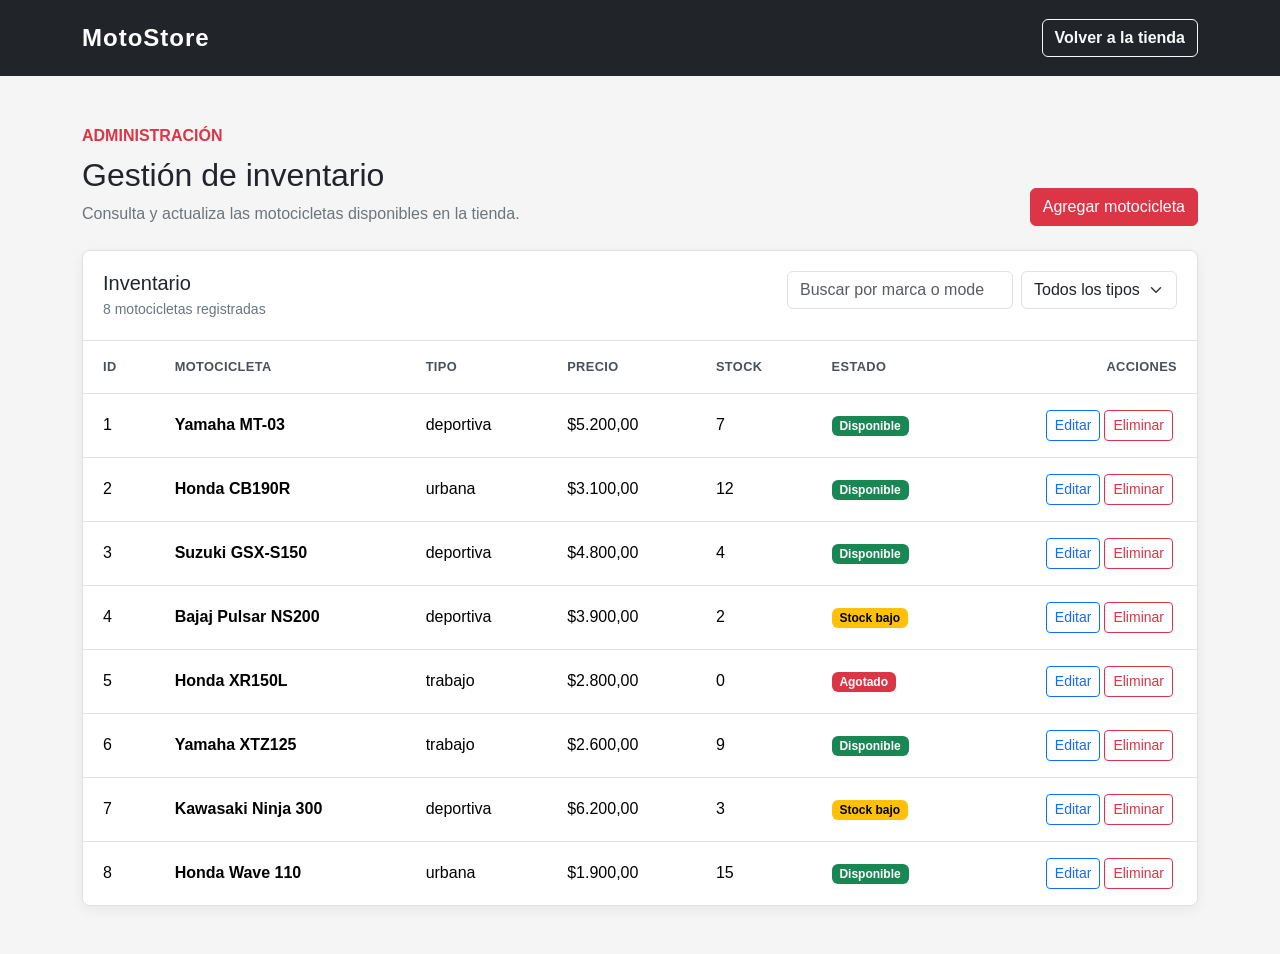
==== admin.html @ 4716eadb "feat(admin): agregar panel de gestion de inventario" ====
<!DOCTYPE html>
<html lang="es">

<head>
    <meta charset="UTF-8">
    <meta name="viewport" content="width=device-width, initial-scale=1.0">

    <title>Panel administrativo | MotoStore</title>

    <link
        href="https://cdn.jsdelivr.net/npm/bootstrap@5.3.8/dist/css/bootstrap.min.css"
        rel="stylesheet">
    <link rel="stylesheet" href="css/styles.css">
</head>

<body class="admin-page">
    <header>
        <nav class="navbar navbar-expand-lg navbar-dark bg-dark">
            <div class="container">
                <a class="navbar-brand fw-bold" href="index.html">MotoStore</a>
                <a class="btn btn-outline-light" href="index.html">Volver a la tienda</a>
            </div>
        </nav>
    </header>

    <main class="container py-4 py-lg-5">
        <div class="admin-heading d-flex flex-column flex-lg-row justify-content-between gap-3 mb-4">
            <div>
                <p class="text-uppercase text-danger fw-semibold mb-2">Administración</p>
                <h1 class="h2 mb-2">Gestión de inventario</h1>
                <p class="text-secondary mb-0">Consulta y actualiza las motocicletas disponibles en la tienda.</p>
            </div>
            <button class="btn btn-danger align-self-lg-end" id="btn-nueva-moto" type="button">
                Agregar motocicleta
            </button>
        </div>

        <section class="admin-panel" aria-labelledby="inventario-titulo">
            <div class="admin-panel__header d-flex flex-column flex-lg-row justify-content-between gap-3">
                <div>
                    <h2 class="h5 mb-1" id="inventario-titulo">Inventario</h2>
                    <p class="text-secondary small mb-0"><span id="contador-motos">0</span> motocicletas registradas</p>
                </div>
                <div class="admin-filters row g-2">
                    <div class="col-sm-auto">
                        <label class="visually-hidden" for="buscar-moto">Buscar motocicleta</label>
                        <input class="form-control" id="buscar-moto" type="search" placeholder="Buscar por marca o modelo">
                    </div>
                    <div class="col-sm-auto">
                        <label class="visually-hidden" for="filtro-tipo-admin">Filtrar por tipo</label>
                        <select class="form-select" id="filtro-tipo-admin">
                            <option value="todas">Todos los tipos</option>
                        </select>
                    </div>
                </div>
            </div>

            <div class="table-responsive">
                <table class="table admin-table align-middle mb-0">
                    <thead>
                        <tr>
                            <th scope="col">ID</th>
                            <th scope="col">Motocicleta</th>
                            <th scope="col">Tipo</th>
                            <th scope="col">Precio</th>
                            <th scope="col">Stock</th>
                            <th scope="col">Estado</th>
                            <th scope="col" class="text-end">Acciones</th>
                        </tr>
                    </thead>
                    <tbody id="tabla-inventario">
                        <tr>
                            <td class="text-center text-secondary py-4" colspan="7">Cargando inventario...</td>
                        </tr>
                    </tbody>
                </table>
            </div>
        </section>
    </main>

    <div class="modal fade" id="modal-moto" tabindex="-1" aria-labelledby="modal-moto-titulo" aria-hidden="true">
        <div class="modal-dialog modal-lg modal-dialog-centered">
            <div class="modal-content">
                <div class="modal-header">
                    <h2 class="modal-title h5" id="modal-moto-titulo">Agregar motocicleta</h2>
                    <button class="btn-close" type="button" data-bs-dismiss="modal" aria-label="Cerrar"></button>
                </div>
                <form id="formulario-moto">
                    <div class="modal-body">
                        <input id="moto-id" type="hidden">
                        <div class="row g-3">
                            <div class="col-md-6">
                                <label class="form-label" for="moto-marca">Marca</label>
                                <input class="form-control" id="moto-marca" required>
                            </div>
                            <div class="col-md-6">
                                <label class="form-label" for="moto-modelo">Modelo</label>
                                <input class="form-control" id="moto-modelo" required>
                            </div>
                            <div class="col-md-6">
                                <label class="form-label" for="moto-tipo">Tipo</label>
                                <select class="form-select" id="moto-tipo" required>
                                    <option value="urbana">Urbana</option>
                                    <option value="deportiva">Deportiva</option>
                                    <option value="trabajo">Trabajo</option>
                                </select>
                            </div>
                            <div class="col-md-3">
                                <label class="form-label" for="moto-precio">Precio</label>
                                <input class="form-control" id="moto-precio" type="number" min="0" step="0.01" required>
                            </div>
                            <div class="col-md-3">
                                <label class="form-label" for="moto-stock">Stock</label>
                                <input class="form-control" id="moto-stock" type="number" min="0" step="1" required>
                            </div>
                            <div class="col-12">
                                <label class="form-label" for="moto-imagen">URL de imagen</label>
                                <input class="form-control" id="moto-imagen" type="url" required>
                            </div>
                            <div class="col-12">
                                <label class="form-label" for="moto-descripcion">Descripción</label>
                                <textarea class="form-control" id="moto-descripcion" rows="3" required></textarea>
                            </div>
                        </div>
                    </div>
                    <div class="modal-footer">
                        <button class="btn btn-outline-secondary" type="button" data-bs-dismiss="modal">Cancelar</button>
                        <button class="btn btn-danger" type="submit">Guardar motocicleta</button>
                    </div>
                </form>
            </div>
        </div>
    </div>

    <script src="https://cdn.jsdelivr.net/npm/bootstrap@5.3.8/dist/js/bootstrap.bundle.min.js"></script>
    <script src="js/admin.js"></script>
</body>

</html>
---- css/styles.css ----
body {
    margin: 0;
    padding: 0;
    font-family: Arial, Helvetica, sans-serif;
    background-color: #f5f5f5;
}

.navbar {
    padding: 15px 0;
}

.navbar-brand {
    font-size: 1.5rem;
    letter-spacing: 1px;
}

.navbar-nav .nav-link {
    margin: 0 8px;
    transition: 0.3s;
}

.navbar-nav .nav-link:hover {
    opacity: 0.75;
}

.navbar .btn {
    font-weight: 600;
}

.admin-page {
    min-height: 100vh;
}

.admin-heading h1 {
    color: #212529;
}

.admin-panel {
    overflow: hidden;
    background-color: #ffffff;
    border: 1px solid #dee2e6;
    border-radius: 8px;
    box-shadow: 0 0.25rem 0.75rem rgba(33, 37, 41, 0.06);
}

.admin-panel__header {
    padding: 1.25rem;
    border-bottom: 1px solid #dee2e6;
}

.admin-table thead th {
    color: #495057;
    font-size: 0.8rem;
    letter-spacing: 0.03em;
    text-transform: uppercase;
    white-space: nowrap;
}

.admin-table td,
.admin-table th {
    padding: 1rem 1.25rem;
}

.admin-table tbody tr:last-child td {
    border-bottom: 0;
}

@media (max-width: 576px) {
    .admin-panel__header {
        padding: 1rem;
    }

    .admin-table td,
    .admin-table th {
        padding: 0.75rem;
    }
}
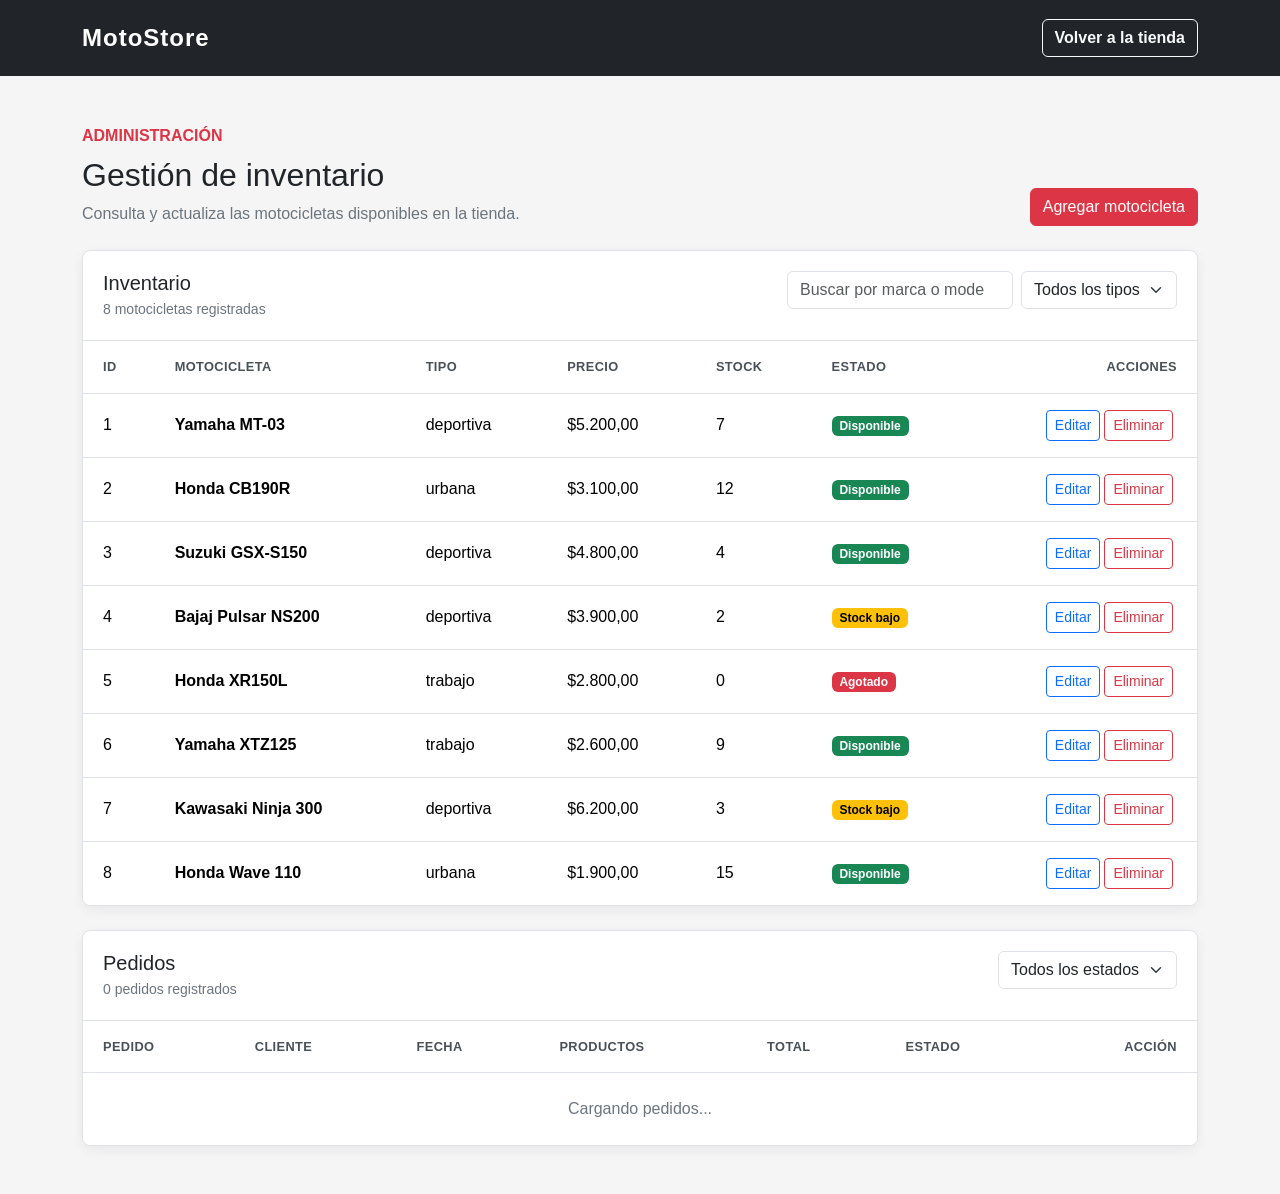
==== commit 70ac6fa8: "feat(admin): crear vista de pedidos" ====
--- a/admin.html
+++ b/admin.html
@@ -76,6 +76,42 @@
                 </table>
             </div>
         </section>
+
+        <section class="admin-panel mt-4" aria-labelledby="pedidos-titulo">
+            <div class="admin-panel__header d-flex flex-column flex-lg-row justify-content-between gap-3">
+                <div>
+                    <h2 class="h5 mb-1" id="pedidos-titulo">Pedidos</h2>
+                    <p class="text-secondary small mb-0"><span id="contador-pedidos">0</span> pedidos registrados</p>
+                </div>
+                <div class="col-sm-auto">
+                    <label class="visually-hidden" for="filtro-estado-pedido">Filtrar por estado</label>
+                    <select class="form-select" id="filtro-estado-pedido">
+                        <option value="todos">Todos los estados</option>
+                    </select>
+                </div>
+            </div>
+
+            <div class="table-responsive">
+                <table class="table admin-table align-middle mb-0">
+                    <thead>
+                        <tr>
+                            <th scope="col">Pedido</th>
+                            <th scope="col">Cliente</th>
+                            <th scope="col">Fecha</th>
+                            <th scope="col">Productos</th>
+                            <th scope="col">Total</th>
+                            <th scope="col">Estado</th>
+                            <th scope="col" class="text-end">Acción</th>
+                        </tr>
+                    </thead>
+                    <tbody id="tabla-pedidos">
+                        <tr>
+                            <td class="text-center text-secondary py-4" colspan="7">Cargando pedidos...</td>
+                        </tr>
+                    </tbody>
+                </table>
+            </div>
+        </section>
     </main>
 
     <div class="modal fade" id="modal-moto" tabindex="-1" aria-labelledby="modal-moto-titulo" aria-hidden="true">
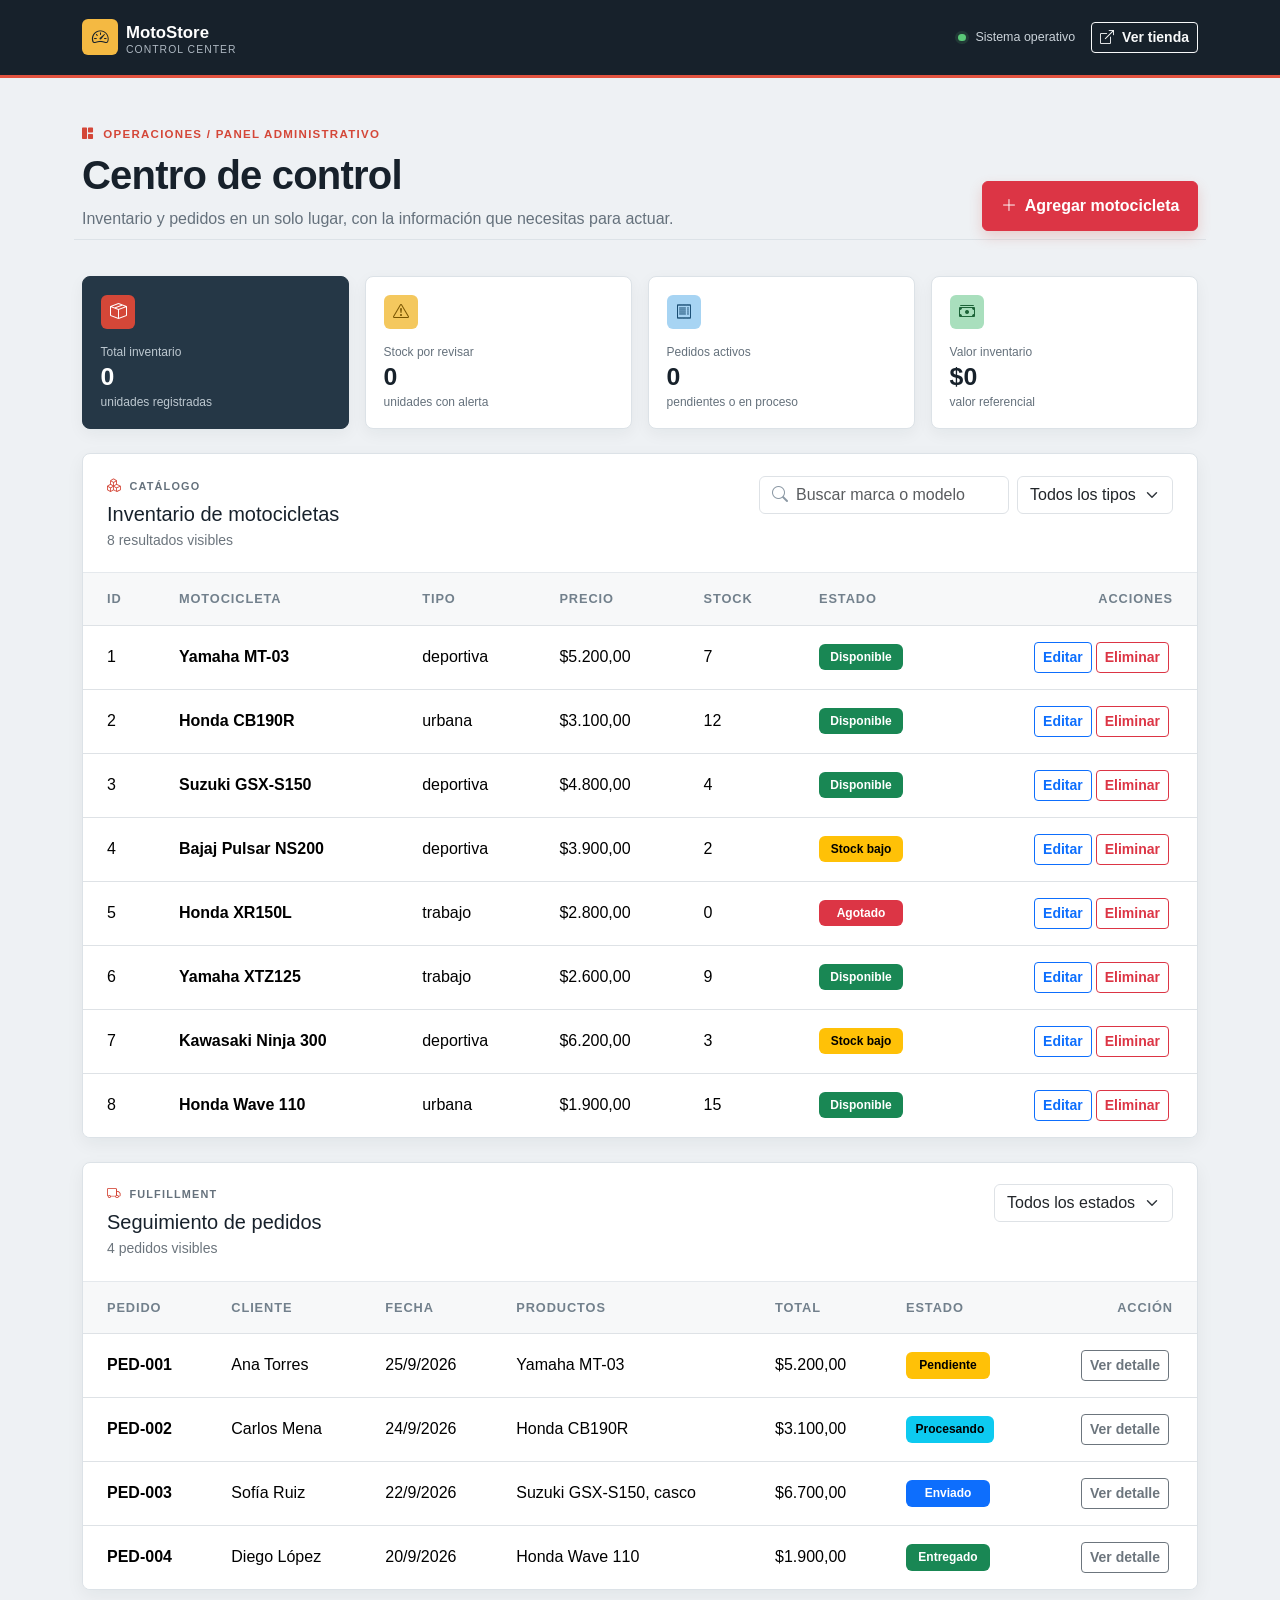
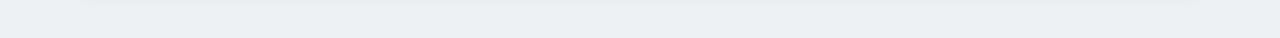
==== commit 2fe3e57a: "style(admin): rediseñar dashboard administrativo" ====
--- a/admin.html
+++ b/admin.html
@@ -10,41 +10,91 @@
     <link
         href="https://cdn.jsdelivr.net/npm/bootstrap@5.3.8/dist/css/bootstrap.min.css"
         rel="stylesheet">
+    <link
+        href="https://cdn.jsdelivr.net/npm/bootstrap-icons@1.11.3/font/bootstrap-icons.min.css"
+        rel="stylesheet">
     <link rel="stylesheet" href="css/styles.css">
 </head>
 
 <body class="admin-page">
-    <header>
-        <nav class="navbar navbar-expand-lg navbar-dark bg-dark">
+    <header class="admin-topbar">
+        <nav class="navbar navbar-dark">
             <div class="container">
-                <a class="navbar-brand fw-bold" href="index.html">MotoStore</a>
-                <a class="btn btn-outline-light" href="index.html">Volver a la tienda</a>
+                <a class="navbar-brand d-flex align-items-center gap-2" href="index.html">
+                    <span class="brand-mark"><i class="bi bi-speedometer2"></i></span>
+                    <span><strong>MotoStore</strong><small>Control Center</small></span>
+                </a>
+                <div class="d-flex align-items-center gap-3">
+                    <span class="admin-live-status"><span></span> Sistema operativo</span>
+                    <a class="btn btn-sm btn-outline-light" href="index.html">
+                        <i class="bi bi-box-arrow-up-right me-1"></i> Ver tienda
+                    </a>
+                </div>
             </div>
         </nav>
     </header>
 
-    <main class="container py-4 py-lg-5">
-        <div class="admin-heading d-flex flex-column flex-lg-row justify-content-between gap-3 mb-4">
+    <main class="admin-shell container py-4 py-lg-5">
+        <div class="admin-heading d-flex flex-column flex-lg-row justify-content-between gap-4 mb-4">
             <div>
-                <p class="text-uppercase text-danger fw-semibold mb-2">Administración</p>
-                <h1 class="h2 mb-2">Gestión de inventario</h1>
-                <p class="text-secondary mb-0">Consulta y actualiza las motocicletas disponibles en la tienda.</p>
-            </div>
-            <button class="btn btn-danger align-self-lg-end" id="btn-nueva-moto" type="button">
-                Agregar motocicleta
+                <p class="admin-kicker mb-2"><i class="bi bi-grid-1x2-fill me-2"></i>Operaciones / Panel administrativo</p>
+                <h1 class="display-6 mb-2">Centro de control</h1>
+                <p class="admin-heading__description mb-0">Inventario y pedidos en un solo lugar, con la información que necesitas para actuar.</p>
+            </div>
+            <button class="btn btn-danger admin-primary-action align-self-lg-end" id="btn-nueva-moto" type="button">
+                <i class="bi bi-plus-lg me-2"></i>Agregar motocicleta
             </button>
         </div>
+
+        <section class="admin-metrics row g-3 mb-4" aria-label="Resumen operativo">
+            <div class="col-6 col-xl-3">
+                <article class="metric-card metric-card--dark">
+                    <div class="metric-card__icon"><i class="bi bi-box-seam"></i></div>
+                    <p>Total inventario</p>
+                    <strong id="resumen-inventario">0</strong>
+                    <small>unidades registradas</small>
+                </article>
+            </div>
+            <div class="col-6 col-xl-3">
+                <article class="metric-card">
+                    <div class="metric-card__icon metric-card__icon--amber"><i class="bi bi-exclamation-triangle"></i></div>
+                    <p>Stock por revisar</p>
+                    <strong id="resumen-stock-bajo">0</strong>
+                    <small>unidades con alerta</small>
+                </article>
+            </div>
+            <div class="col-6 col-xl-3">
+                <article class="metric-card">
+                    <div class="metric-card__icon metric-card__icon--blue"><i class="bi bi-receipt"></i></div>
+                    <p>Pedidos activos</p>
+                    <strong id="resumen-pedidos">0</strong>
+                    <small>pendientes o en proceso</small>
+                </article>
+            </div>
+            <div class="col-6 col-xl-3">
+                <article class="metric-card">
+                    <div class="metric-card__icon metric-card__icon--green"><i class="bi bi-cash-stack"></i></div>
+                    <p>Valor inventario</p>
+                    <strong id="resumen-valor">$0</strong>
+                    <small>valor referencial</small>
+                </article>
+            </div>
+        </section>
 
         <section class="admin-panel" aria-labelledby="inventario-titulo">
             <div class="admin-panel__header d-flex flex-column flex-lg-row justify-content-between gap-3">
                 <div>
-                    <h2 class="h5 mb-1" id="inventario-titulo">Inventario</h2>
-                    <p class="text-secondary small mb-0"><span id="contador-motos">0</span> motocicletas registradas</p>
+                    <div class="admin-section-label"><i class="bi bi-boxes"></i><span>Catálogo</span></div>
+                    <h2 class="h5 mb-1" id="inventario-titulo">Inventario de motocicletas</h2>
+                    <p class="text-secondary small mb-0"><span id="contador-motos">0</span> resultados visibles</p>
                 </div>
                 <div class="admin-filters row g-2">
                     <div class="col-sm-auto">
                         <label class="visually-hidden" for="buscar-moto">Buscar motocicleta</label>
-                        <input class="form-control" id="buscar-moto" type="search" placeholder="Buscar por marca o modelo">
+                        <div class="admin-search">
+                            <i class="bi bi-search"></i>
+                            <input class="form-control" id="buscar-moto" type="search" placeholder="Buscar marca o modelo">
+                        </div>
                     </div>
                     <div class="col-sm-auto">
                         <label class="visually-hidden" for="filtro-tipo-admin">Filtrar por tipo</label>
@@ -55,7 +105,7 @@
                 </div>
             </div>
 
-            <div class="table-responsive">
+            <div class="table-responsive admin-table-wrap">
                 <table class="table admin-table align-middle mb-0">
                     <thead>
                         <tr>
@@ -80,8 +130,9 @@
         <section class="admin-panel mt-4" aria-labelledby="pedidos-titulo">
             <div class="admin-panel__header d-flex flex-column flex-lg-row justify-content-between gap-3">
                 <div>
-                    <h2 class="h5 mb-1" id="pedidos-titulo">Pedidos</h2>
-                    <p class="text-secondary small mb-0"><span id="contador-pedidos">0</span> pedidos registrados</p>
+                    <div class="admin-section-label"><i class="bi bi-truck"></i><span>Fulfillment</span></div>
+                    <h2 class="h5 mb-1" id="pedidos-titulo">Seguimiento de pedidos</h2>
+                    <p class="text-secondary small mb-0"><span id="contador-pedidos">0</span> pedidos visibles</p>
                 </div>
                 <div class="col-sm-auto">
                     <label class="visually-hidden" for="filtro-estado-pedido">Filtrar por estado</label>
@@ -91,7 +142,7 @@
                 </div>
             </div>
 
-            <div class="table-responsive">
+            <div class="table-responsive admin-table-wrap">
                 <table class="table admin-table align-middle mb-0">
                     <thead>
                         <tr>
--- a/css/styles.css
+++ b/css/styles.css
@@ -5,53 +5,614 @@
     background-color: #f5f5f5;
 }
 
-.navbar {
-    padding: 15px 0;
-}
-
-.navbar-brand {
+/* HEADER */
+
+.header-superior {
+    position: relative;
+}
+
+.hero-wrapper {
+    position: relative;
+    overflow: hidden;
+    background-color: #212529;
+}
+
+/* SLIDER HERO */
+
+.hero-slider {
+    position: absolute;
+    inset: 0;
+    z-index: 0;
+}
+
+.hero-slide {
+    position: absolute;
+    inset: 0;
+    background-size: cover;
+    background-position: center;
+    background-repeat: no-repeat;
+    opacity: 0;
+    transform: scale(1.04);
+    transition: opacity 1.2s ease, transform 6s ease;
+}
+
+.hero-slide::after {
+    content: "";
+    position: absolute;
+    inset: 0;
+    background: linear-gradient(
+        90deg,
+        rgba(0, 0, 0, 0.78) 0%,
+        rgba(0, 0, 0, 0.58) 45%,
+        rgba(0, 0, 0, 0.35) 100%
+    );
+}
+
+.hero-slide.active {
+    opacity: 1;
+    transform: scale(1);
+}
+
+.topbar,
+.menu-superior-wrap,
+.hero-principal {
+    position: relative;
+    z-index: 2;
+}
+
+/* TOPBAR */
+
+.topbar {
+    padding: 20px 0;
+}
+
+.topbar-contenido {
+    display: flex;
+    justify-content: space-between;
+    align-items: center;
+    gap: 20px;
+}
+
+.logo-superior {
+    color: white;
+    text-decoration: none;
+    font-size: 2rem;
+    font-weight: 700;
+    letter-spacing: 1px;
+}
+
+.logo-superior:hover {
+    color: white;
+}
+
+.topbar-info {
+    display: flex;
+    align-items: center;
+    gap: 30px;
+}
+
+.topbar-item {
+    color: white;
+}
+
+.topbar-label {
+    display: block;
+    color: #dc3545;
+    font-size: 0.8rem;
+    font-weight: 700;
+    text-transform: uppercase;
+    letter-spacing: 1px;
+    margin-bottom: 3px;
+}
+
+.topbar-item p {
+    margin: 0;
+    font-size: 0.95rem;
+    font-weight: 600;
+}
+
+.btn-topbar {
+    padding: 10px 22px;
+    border-radius: 30px;
+    font-weight: 600;
+    border-width: 2px;
+}
+
+/* NAVBAR */
+
+.menu-superior-wrap {
+    position: relative;
+    z-index: 10;
+}
+
+.navbar-menu {
+    background-color: #ffffff;
+    border-radius: 6px;
+    padding: 14px 24px;
+    box-shadow: 0 8px 24px rgba(0, 0, 0, 0.18);
+}
+
+.navbar-menu .navbar-brand {
     font-size: 1.5rem;
     letter-spacing: 1px;
-}
-
-.navbar-nav .nav-link {
-    margin: 0 8px;
-    transition: 0.3s;
-}
-
-.navbar-nav .nav-link:hover {
-    opacity: 0.75;
+    color: #212529;
+}
+
+.navbar-menu .navbar-nav .nav-link {
+    position: relative;
+    margin: 0 10px;
+    color: #6c757d;
+    font-weight: 600;
+    transition: color 0.3s ease, transform 0.3s ease;
+}
+
+.navbar-menu .navbar-nav .nav-link:hover {
+    color: #212529;
+    transform: translateY(-1px);
+}
+
+.navbar-menu .navbar-nav .nav-link.active {
+    color: #212529;
+}
+
+.navbar-menu .navbar-nav .nav-link::after {
+    content: "";
+    position: absolute;
+    left: 50%;
+    bottom: -14px;
+    width: 0;
+    height: 3px;
+    background-color: #dc3545;
+    transition: 0.3s ease;
+    transform: translateX(-50%);
+}
+
+.navbar-menu .navbar-nav .nav-link:hover::after,
+.navbar-menu .navbar-nav .nav-link.active::after {
+    width: 100%;
+}
+
+.navbar-toggler {
+    border: none;
+}
+
+.navbar-toggler:focus {
+    box-shadow: none;
 }
 
 .navbar .btn {
     font-weight: 600;
 }
 
+/* HERO */
+
+.hero-principal {
+    position: relative;
+    min-height: 650px;
+    display: flex;
+    align-items: center;
+    padding: 100px 0 130px;
+}
+
+.hero-contenido {
+    max-width: 700px;
+    color: white;
+}
+
+.hero-contenido h6 {
+    position: relative;
+    display: inline-block;
+    padding-left: 55px;
+    margin-bottom: 20px;
+    text-transform: uppercase;
+    letter-spacing: 2px;
+    font-size: 0.95rem;
+    color: #f8f9fa;
+}
+
+.hero-contenido h6::before {
+    content: "";
+    position: absolute;
+    left: 0;
+    top: 50%;
+    width: 40px;
+    height: 4px;
+    background-color: #dc3545;
+    transform: translateY(-50%);
+}
+
+.hero-contenido h1 {
+    font-size: 4rem;
+    font-weight: 700;
+    line-height: 1.1;
+    margin-bottom: 25px;
+}
+
+.hero-contenido p {
+    max-width: 620px;
+    margin-bottom: 30px;
+    font-size: 1.15rem;
+    color: #e9ecef;
+}
+
+.hero-botones {
+    display: flex;
+    gap: 15px;
+    flex-wrap: wrap;
+}
+
+.btn-hero-principal,
+.btn-hero-secundario {
+    padding: 14px 28px;
+    font-weight: 600;
+    border-radius: 6px;
+    transition: transform 0.3s ease, box-shadow 0.3s ease;
+}
+
+.btn-hero-principal:hover,
+.btn-hero-secundario:hover {
+    transform: translateY(-2px);
+    box-shadow: 0 8px 18px rgba(0, 0, 0, 0.20);
+}
+
+/* CURVA HERO */
+
+.hero-curva {
+    position: absolute;
+    left: 0;
+    bottom: 0;
+    width: 100%;
+    height: 90px;
+    background-color: #f5f5f5;
+    clip-path: polygon(
+        0 45%,
+        50% 100%,
+        100% 45%,
+        100% 100%,
+        0 100%
+    );
+}
+
+/* NAVBAR Y HERO MOVIL */
+
+@media (max-width: 991px) {
+    .navbar-menu {
+        padding: 12px 18px;
+    }
+
+    .navbar-menu .navbar-nav {
+        padding-top: 15px;
+    }
+
+    .navbar-menu .navbar-nav .nav-link {
+        margin: 6px 0;
+    }
+
+    .navbar-menu .navbar-nav .nav-link::after {
+        display: none;
+    }
+
+    .btn-menu {
+        width: 100%;
+        margin-top: 10px;
+    }
+
+    .hero-principal {
+        min-height: 600px;
+        padding: 90px 0 120px;
+    }
+
+    .hero-contenido h1 {
+        font-size: 3rem;
+    }
+
+    .hero-slide {
+        background-position: center;
+    }
+}
+
+@media (max-width: 768px) {
+    .hero-principal {
+        min-height: 550px;
+        text-align: center;
+        padding: 80px 0 110px;
+    }
+
+    .hero-contenido {
+        max-width: 100%;
+    }
+
+    .hero-contenido h6 {
+        padding-left: 0;
+    }
+
+    .hero-contenido h6::before {
+        display: none;
+    }
+
+    .hero-contenido h1 {
+        font-size: 2.4rem;
+    }
+
+    .hero-contenido p {
+        margin-left: auto;
+        margin-right: auto;
+        font-size: 1rem;
+    }
+
+    .hero-botones {
+        justify-content: center;
+    }
+
+    .hero-curva {
+        height: 65px;
+    }
+
+    .hero-slide::after {
+        background: rgba(0, 0, 0, 0.62);
+    }
+}
+
+@media (max-width: 576px) {
+    .hero-principal {
+        min-height: 500px;
+        padding: 65px 0 100px;
+    }
+
+    .hero-contenido h1 {
+        font-size: 2rem;
+    }
+
+    .btn-hero-principal,
+    .btn-hero-secundario {
+        width: 100%;
+    }
+}
+
+/* FOOTER */
+
+footer {
+    background-color: #212529;
+    color: white;
+}
+
+footer h5 {
+    margin-bottom: 15px;
+}
+
+footer a {
+    color: white;
+    text-decoration: none;
+}
+
+footer a:hover {
+    text-decoration: underline;
+}
+
+footer p {
+    margin-bottom: 8px;
+}
+
+/* FOOTER MOVIL */
+
+@media (max-width: 768px) {
+    footer {
+        text-align: center;
+    }
+
+    footer .col-md-4 {
+        margin-bottom: 20px;
+    }
+
+    footer ul {
+        padding-left: 0;
+    }
+}
+
+/* ADMIN */
+
 .admin-page {
     min-height: 100vh;
+    color: #17212b;
+    background: #eef1f4;
+}
+
+.admin-topbar {
+    background: #17212b;
+    border-bottom: 3px solid #e3523f;
+}
+
+.admin-topbar .navbar {
+    padding: 0.9rem 0;
+}
+
+.admin-topbar .navbar-brand {
+    font-size: 1.05rem;
+    letter-spacing: 0;
+}
+
+.admin-topbar .navbar-brand small {
+    display: block;
+    color: #aeb8c2;
+    font-size: 0.65rem;
+    font-weight: 500;
+    letter-spacing: 0.1em;
+    line-height: 1;
+    text-transform: uppercase;
+}
+
+.brand-mark {
+    display: grid;
+    width: 2.25rem;
+    height: 2.25rem;
+    color: #17212b;
+    background: #f4b942;
+    border-radius: 6px;
+    place-items: center;
+}
+
+.admin-live-status {
+    color: #cbd3da;
+    font-size: 0.78rem;
+}
+
+.admin-live-status span {
+    display: inline-block;
+    width: 0.45rem;
+    height: 0.45rem;
+    margin-right: 0.4rem;
+    background: #5ac878;
+    border-radius: 50%;
+    box-shadow: 0 0 0 3px rgba(90, 200, 120, 0.14);
 }
 
 .admin-heading h1 {
-    color: #212529;
+    color: #17212b;
+    font-weight: 700;
+    letter-spacing: -0.02em;
+}
+
+.admin-kicker,
+.admin-section-label {
+    color: #d44738;
+    font-size: 0.72rem;
+    font-weight: 700;
+    letter-spacing: 0.11em;
+    text-transform: uppercase;
+}
+
+.admin-heading__description {
+    max-width: 42rem;
+    color: #65717c;
+}
+
+.admin-primary-action {
+    padding: 0.75rem 1.1rem;
+    font-weight: 700;
+    box-shadow: 0 6px 14px rgba(211, 65, 49, 0.2);
+}
+
+.admin-metrics {
+    border-top: 1px solid #dce2e7;
+    padding-top: 1.25rem;
+}
+
+.metric-card {
+    min-height: 9rem;
+    padding: 1.1rem;
+    background: #ffffff;
+    border: 1px solid #dce2e7;
+    border-radius: 8px;
+    box-shadow: 0 5px 16px rgba(23, 33, 43, 0.05);
+}
+
+.metric-card--dark {
+    color: #ffffff;
+    background: #253746;
+    border-color: #253746;
+}
+
+.metric-card__icon {
+    display: grid;
+    width: 2.15rem;
+    height: 2.15rem;
+    margin-bottom: 0.85rem;
+    color: #ffffff;
+    background: #d44738;
+    border-radius: 6px;
+    place-items: center;
+}
+
+.metric-card__icon--amber {
+    color: #795500;
+    background: #f4c85e;
+}
+
+.metric-card__icon--blue {
+    color: #174b71;
+    background: #a7d4f3;
+}
+
+.metric-card__icon--green {
+    color: #1b6337;
+    background: #a9dfbd;
+}
+
+.metric-card p,
+.metric-card small {
+    display: block;
+    margin: 0;
+    color: #65717c;
+    font-size: 0.75rem;
+}
+
+.metric-card--dark p,
+.metric-card--dark small {
+    color: #bdc8d0;
+}
+
+.metric-card strong {
+    display: block;
+    margin: 0.15rem 0;
+    color: #17212b;
+    font-size: 1.55rem;
+    line-height: 1.1;
+}
+
+.metric-card--dark strong {
+    color: #ffffff;
 }
 
 .admin-panel {
     overflow: hidden;
     background-color: #ffffff;
-    border: 1px solid #dee2e6;
+    border: 1px solid #dce2e7;
     border-radius: 8px;
-    box-shadow: 0 0.25rem 0.75rem rgba(33, 37, 41, 0.06);
+    box-shadow: 0 6px 18px rgba(23, 33, 43, 0.055);
 }
 
 .admin-panel__header {
-    padding: 1.25rem;
-    border-bottom: 1px solid #dee2e6;
+    padding: 1.35rem 1.5rem;
+    border-bottom: 1px solid #e5e9ed;
+}
+
+.admin-section-label {
+    display: flex;
+    align-items: center;
+    gap: 0.45rem;
+    margin-bottom: 0.35rem;
+    color: #65717c;
+    font-size: 0.68rem;
+}
+
+.admin-section-label i {
+    color: #d44738;
+    font-size: 0.85rem;
+}
+
+.admin-search {
+    position: relative;
+}
+
+.admin-search i {
+    position: absolute;
+    top: 50%;
+    left: 0.8rem;
+    color: #8b98a4;
+    pointer-events: none;
+    transform: translateY(-50%);
+}
+
+.admin-search .form-control {
+    min-width: 15rem;
+    padding-left: 2.25rem;
 }
 
 .admin-table thead th {
-    color: #495057;
+    color: #72808c;
+    background: #f7f8f9;
     font-size: 0.8rem;
-    letter-spacing: 0.03em;
+    letter-spacing: 0.07em;
     text-transform: uppercase;
     white-space: nowrap;
 }
@@ -65,13 +626,84 @@
     border-bottom: 0;
 }
 
+.admin-table tbody tr {
+    transition: background-color 0.18s ease;
+}
+
+.admin-table tbody tr:hover {
+    background: #fbf7f5;
+}
+
+.admin-table td:first-child,
+.admin-table th:first-child {
+    padding-left: 1.5rem;
+}
+
+.admin-table td:last-child,
+.admin-table th:last-child {
+    padding-right: 1.5rem;
+}
+
+.admin-table .btn {
+    font-weight: 600;
+}
+
+.admin-table .badge {
+    min-width: 5.25rem;
+    padding: 0.45rem 0.6rem;
+    font-weight: 600;
+}
+
 @media (max-width: 576px) {
+    .admin-live-status {
+        display: none;
+    }
+
+    .admin-topbar .navbar-brand small {
+        font-size: 0.58rem;
+    }
+
+    .admin-heading h1 {
+        font-size: 2rem;
+    }
+
     .admin-panel__header {
         padding: 1rem;
+    }
+
+    .admin-search .form-control {
+        min-width: 0;
     }
 
     .admin-table td,
     .admin-table th {
         padding: 0.75rem;
     }
+    .admin-table td:first-child,
+    .admin-table th:first-child {
+        padding-left: 0.75rem;
+    }
+
+    .admin-table td:last-child,
+    .admin-table th:last-child {
+        padding-right: 0.75rem;
+    }
+}
+
+/* IMAGENES */
+
+.img-moto {
+    width: 100%;
+    height: 220px;
+    object-fit: contain;
+    object-position: center;
+    background-color: #ffffff;
+    padding: 10px;
+}
+
+@media (max-width: 768px) {
+    .img-moto {
+        height: 200px;
+        padding: 8px;
+    }
 }
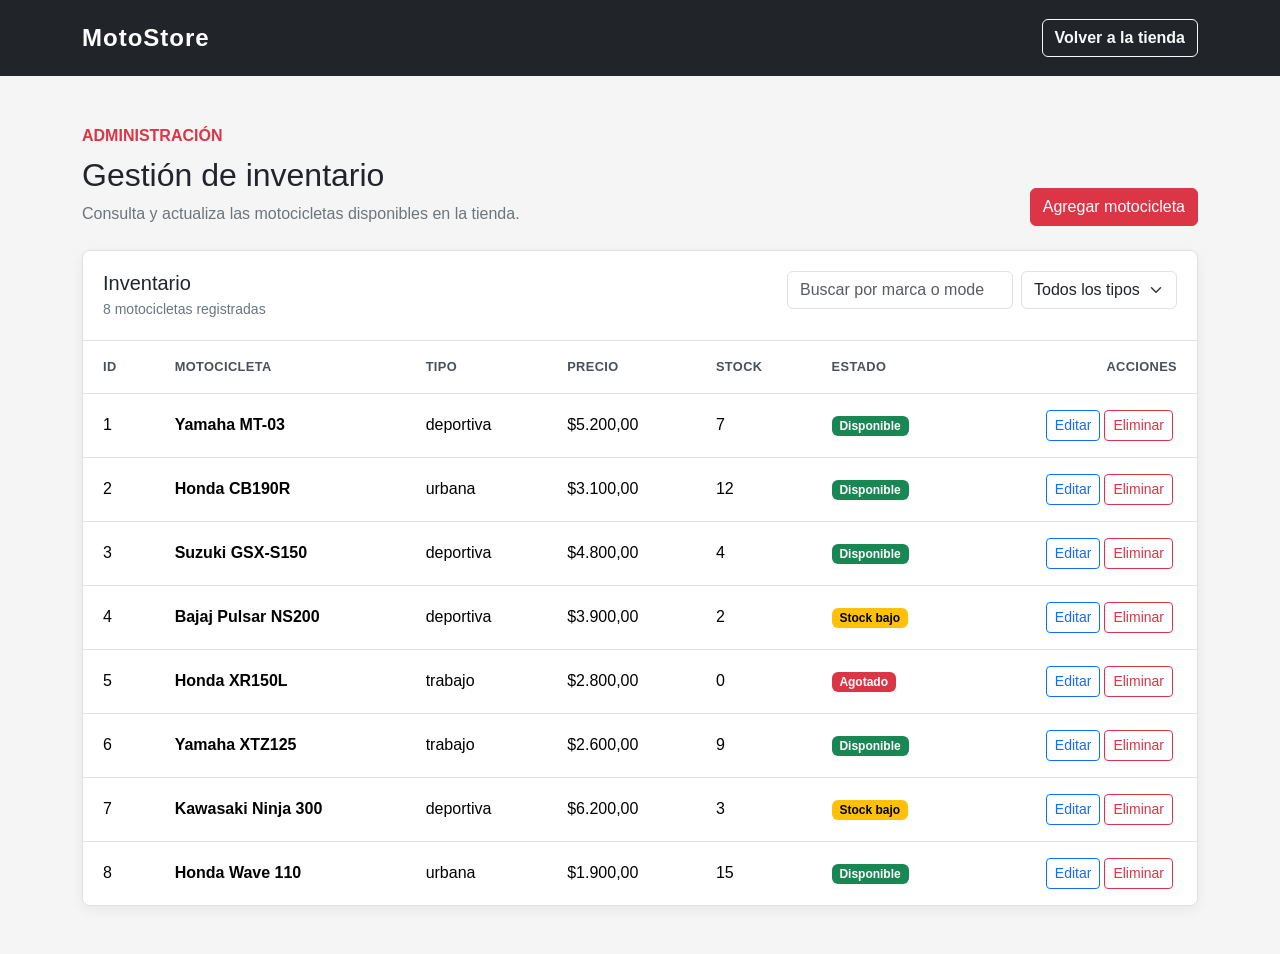
==== commit 27e95296: "Merge pull request #6 from matixavier1234-oss/feature/admin-panel feat(admin): Agregar panel de gest" ====
--- a/admin.html
+++ b/admin.html
@@ -10,91 +10,41 @@
     <link
         href="https://cdn.jsdelivr.net/npm/bootstrap@5.3.8/dist/css/bootstrap.min.css"
         rel="stylesheet">
-    <link
-        href="https://cdn.jsdelivr.net/npm/bootstrap-icons@1.11.3/font/bootstrap-icons.min.css"
-        rel="stylesheet">
     <link rel="stylesheet" href="css/styles.css">
 </head>
 
 <body class="admin-page">
-    <header class="admin-topbar">
-        <nav class="navbar navbar-dark">
+    <header>
+        <nav class="navbar navbar-expand-lg navbar-dark bg-dark">
             <div class="container">
-                <a class="navbar-brand d-flex align-items-center gap-2" href="index.html">
-                    <span class="brand-mark"><i class="bi bi-speedometer2"></i></span>
-                    <span><strong>MotoStore</strong><small>Control Center</small></span>
-                </a>
-                <div class="d-flex align-items-center gap-3">
-                    <span class="admin-live-status"><span></span> Sistema operativo</span>
-                    <a class="btn btn-sm btn-outline-light" href="index.html">
-                        <i class="bi bi-box-arrow-up-right me-1"></i> Ver tienda
-                    </a>
-                </div>
+                <a class="navbar-brand fw-bold" href="index.html">MotoStore</a>
+                <a class="btn btn-outline-light" href="index.html">Volver a la tienda</a>
             </div>
         </nav>
     </header>
 
-    <main class="admin-shell container py-4 py-lg-5">
-        <div class="admin-heading d-flex flex-column flex-lg-row justify-content-between gap-4 mb-4">
+    <main class="container py-4 py-lg-5">
+        <div class="admin-heading d-flex flex-column flex-lg-row justify-content-between gap-3 mb-4">
             <div>
-                <p class="admin-kicker mb-2"><i class="bi bi-grid-1x2-fill me-2"></i>Operaciones / Panel administrativo</p>
-                <h1 class="display-6 mb-2">Centro de control</h1>
-                <p class="admin-heading__description mb-0">Inventario y pedidos en un solo lugar, con la información que necesitas para actuar.</p>
+                <p class="text-uppercase text-danger fw-semibold mb-2">Administración</p>
+                <h1 class="h2 mb-2">Gestión de inventario</h1>
+                <p class="text-secondary mb-0">Consulta y actualiza las motocicletas disponibles en la tienda.</p>
             </div>
-            <button class="btn btn-danger admin-primary-action align-self-lg-end" id="btn-nueva-moto" type="button">
-                <i class="bi bi-plus-lg me-2"></i>Agregar motocicleta
+            <button class="btn btn-danger align-self-lg-end" id="btn-nueva-moto" type="button">
+                Agregar motocicleta
             </button>
         </div>
-
-        <section class="admin-metrics row g-3 mb-4" aria-label="Resumen operativo">
-            <div class="col-6 col-xl-3">
-                <article class="metric-card metric-card--dark">
-                    <div class="metric-card__icon"><i class="bi bi-box-seam"></i></div>
-                    <p>Total inventario</p>
-                    <strong id="resumen-inventario">0</strong>
-                    <small>unidades registradas</small>
-                </article>
-            </div>
-            <div class="col-6 col-xl-3">
-                <article class="metric-card">
-                    <div class="metric-card__icon metric-card__icon--amber"><i class="bi bi-exclamation-triangle"></i></div>
-                    <p>Stock por revisar</p>
-                    <strong id="resumen-stock-bajo">0</strong>
-                    <small>unidades con alerta</small>
-                </article>
-            </div>
-            <div class="col-6 col-xl-3">
-                <article class="metric-card">
-                    <div class="metric-card__icon metric-card__icon--blue"><i class="bi bi-receipt"></i></div>
-                    <p>Pedidos activos</p>
-                    <strong id="resumen-pedidos">0</strong>
-                    <small>pendientes o en proceso</small>
-                </article>
-            </div>
-            <div class="col-6 col-xl-3">
-                <article class="metric-card">
-                    <div class="metric-card__icon metric-card__icon--green"><i class="bi bi-cash-stack"></i></div>
-                    <p>Valor inventario</p>
-                    <strong id="resumen-valor">$0</strong>
-                    <small>valor referencial</small>
-                </article>
-            </div>
-        </section>
 
         <section class="admin-panel" aria-labelledby="inventario-titulo">
             <div class="admin-panel__header d-flex flex-column flex-lg-row justify-content-between gap-3">
                 <div>
-                    <div class="admin-section-label"><i class="bi bi-boxes"></i><span>Catálogo</span></div>
-                    <h2 class="h5 mb-1" id="inventario-titulo">Inventario de motocicletas</h2>
-                    <p class="text-secondary small mb-0"><span id="contador-motos">0</span> resultados visibles</p>
+                    <h2 class="h5 mb-1" id="inventario-titulo">Inventario</h2>
+                    <p class="text-secondary small mb-0"><span id="contador-motos">0</span> motocicletas registradas</p>
                 </div>
                 <div class="admin-filters row g-2">
                     <div class="col-sm-auto">
                         <label class="visually-hidden" for="buscar-moto">Buscar motocicleta</label>
-                        <div class="admin-search">
-                            <i class="bi bi-search"></i>
-                            <input class="form-control" id="buscar-moto" type="search" placeholder="Buscar marca o modelo">
-                        </div>
+                        <input class="form-control" id="buscar-moto" type="search" placeholder="Buscar por marca o modelo">
                     </div>
                     <div class="col-sm-auto">
                         <label class="visually-hidden" for="filtro-tipo-admin">Filtrar por tipo</label>
@@ -105,7 +55,7 @@
                 </div>
             </div>
 
-            <div class="table-responsive admin-table-wrap">
+            <div class="table-responsive">
                 <table class="table admin-table align-middle mb-0">
                     <thead>
                         <tr>
@@ -121,43 +71,6 @@
                     <tbody id="tabla-inventario">
                         <tr>
                             <td class="text-center text-secondary py-4" colspan="7">Cargando inventario...</td>
-                        </tr>
-                    </tbody>
-                </table>
-            </div>
-        </section>
-
-        <section class="admin-panel mt-4" aria-labelledby="pedidos-titulo">
-            <div class="admin-panel__header d-flex flex-column flex-lg-row justify-content-between gap-3">
-                <div>
-                    <div class="admin-section-label"><i class="bi bi-truck"></i><span>Fulfillment</span></div>
-                    <h2 class="h5 mb-1" id="pedidos-titulo">Seguimiento de pedidos</h2>
-                    <p class="text-secondary small mb-0"><span id="contador-pedidos">0</span> pedidos visibles</p>
-                </div>
-                <div class="col-sm-auto">
-                    <label class="visually-hidden" for="filtro-estado-pedido">Filtrar por estado</label>
-                    <select class="form-select" id="filtro-estado-pedido">
-                        <option value="todos">Todos los estados</option>
-                    </select>
-                </div>
-            </div>
-
-            <div class="table-responsive admin-table-wrap">
-                <table class="table admin-table align-middle mb-0">
-                    <thead>
-                        <tr>
-                            <th scope="col">Pedido</th>
-                            <th scope="col">Cliente</th>
-                            <th scope="col">Fecha</th>
-                            <th scope="col">Productos</th>
-                            <th scope="col">Total</th>
-                            <th scope="col">Estado</th>
-                            <th scope="col" class="text-end">Acción</th>
-                        </tr>
-                    </thead>
-                    <tbody id="tabla-pedidos">
-                        <tr>
-                            <td class="text-center text-secondary py-4" colspan="7">Cargando pedidos...</td>
                         </tr>
                     </tbody>
                 </table>
--- a/css/styles.css
+++ b/css/styles.css
@@ -5,614 +5,53 @@
     background-color: #f5f5f5;
 }
 
-/* HEADER */
-
-.header-superior {
-    position: relative;
+.navbar {
+    padding: 15px 0;
 }
 
-.hero-wrapper {
-    position: relative;
-    overflow: hidden;
-    background-color: #212529;
-}
-
-/* SLIDER HERO */
-
-.hero-slider {
-    position: absolute;
-    inset: 0;
-    z-index: 0;
-}
-
-.hero-slide {
-    position: absolute;
-    inset: 0;
-    background-size: cover;
-    background-position: center;
-    background-repeat: no-repeat;
-    opacity: 0;
-    transform: scale(1.04);
-    transition: opacity 1.2s ease, transform 6s ease;
-}
-
-.hero-slide::after {
-    content: "";
-    position: absolute;
-    inset: 0;
-    background: linear-gradient(
-        90deg,
-        rgba(0, 0, 0, 0.78) 0%,
-        rgba(0, 0, 0, 0.58) 45%,
-        rgba(0, 0, 0, 0.35) 100%
-    );
-}
-
-.hero-slide.active {
-    opacity: 1;
-    transform: scale(1);
-}
-
-.topbar,
-.menu-superior-wrap,
-.hero-principal {
-    position: relative;
-    z-index: 2;
-}
-
-/* TOPBAR */
-
-.topbar {
-    padding: 20px 0;
-}
-
-.topbar-contenido {
-    display: flex;
-    justify-content: space-between;
-    align-items: center;
-    gap: 20px;
-}
-
-.logo-superior {
-    color: white;
-    text-decoration: none;
-    font-size: 2rem;
-    font-weight: 700;
+.navbar-brand {
+    font-size: 1.5rem;
     letter-spacing: 1px;
 }
 
-.logo-superior:hover {
-    color: white;
+.navbar-nav .nav-link {
+    margin: 0 8px;
+    transition: 0.3s;
 }
 
-.topbar-info {
-    display: flex;
-    align-items: center;
-    gap: 30px;
-}
-
-.topbar-item {
-    color: white;
-}
-
-.topbar-label {
-    display: block;
-    color: #dc3545;
-    font-size: 0.8rem;
-    font-weight: 700;
-    text-transform: uppercase;
-    letter-spacing: 1px;
-    margin-bottom: 3px;
-}
-
-.topbar-item p {
-    margin: 0;
-    font-size: 0.95rem;
-    font-weight: 600;
-}
-
-.btn-topbar {
-    padding: 10px 22px;
-    border-radius: 30px;
-    font-weight: 600;
-    border-width: 2px;
-}
-
-/* NAVBAR */
-
-.menu-superior-wrap {
-    position: relative;
-    z-index: 10;
-}
-
-.navbar-menu {
-    background-color: #ffffff;
-    border-radius: 6px;
-    padding: 14px 24px;
-    box-shadow: 0 8px 24px rgba(0, 0, 0, 0.18);
-}
-
-.navbar-menu .navbar-brand {
-    font-size: 1.5rem;
-    letter-spacing: 1px;
-    color: #212529;
-}
-
-.navbar-menu .navbar-nav .nav-link {
-    position: relative;
-    margin: 0 10px;
-    color: #6c757d;
-    font-weight: 600;
-    transition: color 0.3s ease, transform 0.3s ease;
-}
-
-.navbar-menu .navbar-nav .nav-link:hover {
-    color: #212529;
-    transform: translateY(-1px);
-}
-
-.navbar-menu .navbar-nav .nav-link.active {
-    color: #212529;
-}
-
-.navbar-menu .navbar-nav .nav-link::after {
-    content: "";
-    position: absolute;
-    left: 50%;
-    bottom: -14px;
-    width: 0;
-    height: 3px;
-    background-color: #dc3545;
-    transition: 0.3s ease;
-    transform: translateX(-50%);
-}
-
-.navbar-menu .navbar-nav .nav-link:hover::after,
-.navbar-menu .navbar-nav .nav-link.active::after {
-    width: 100%;
-}
-
-.navbar-toggler {
-    border: none;
-}
-
-.navbar-toggler:focus {
-    box-shadow: none;
+.navbar-nav .nav-link:hover {
+    opacity: 0.75;
 }
 
 .navbar .btn {
     font-weight: 600;
 }
 
-/* HERO */
-
-.hero-principal {
-    position: relative;
-    min-height: 650px;
-    display: flex;
-    align-items: center;
-    padding: 100px 0 130px;
-}
-
-.hero-contenido {
-    max-width: 700px;
-    color: white;
-}
-
-.hero-contenido h6 {
-    position: relative;
-    display: inline-block;
-    padding-left: 55px;
-    margin-bottom: 20px;
-    text-transform: uppercase;
-    letter-spacing: 2px;
-    font-size: 0.95rem;
-    color: #f8f9fa;
-}
-
-.hero-contenido h6::before {
-    content: "";
-    position: absolute;
-    left: 0;
-    top: 50%;
-    width: 40px;
-    height: 4px;
-    background-color: #dc3545;
-    transform: translateY(-50%);
-}
-
-.hero-contenido h1 {
-    font-size: 4rem;
-    font-weight: 700;
-    line-height: 1.1;
-    margin-bottom: 25px;
-}
-
-.hero-contenido p {
-    max-width: 620px;
-    margin-bottom: 30px;
-    font-size: 1.15rem;
-    color: #e9ecef;
-}
-
-.hero-botones {
-    display: flex;
-    gap: 15px;
-    flex-wrap: wrap;
-}
-
-.btn-hero-principal,
-.btn-hero-secundario {
-    padding: 14px 28px;
-    font-weight: 600;
-    border-radius: 6px;
-    transition: transform 0.3s ease, box-shadow 0.3s ease;
-}
-
-.btn-hero-principal:hover,
-.btn-hero-secundario:hover {
-    transform: translateY(-2px);
-    box-shadow: 0 8px 18px rgba(0, 0, 0, 0.20);
-}
-
-/* CURVA HERO */
-
-.hero-curva {
-    position: absolute;
-    left: 0;
-    bottom: 0;
-    width: 100%;
-    height: 90px;
-    background-color: #f5f5f5;
-    clip-path: polygon(
-        0 45%,
-        50% 100%,
-        100% 45%,
-        100% 100%,
-        0 100%
-    );
-}
-
-/* NAVBAR Y HERO MOVIL */
-
-@media (max-width: 991px) {
-    .navbar-menu {
-        padding: 12px 18px;
-    }
-
-    .navbar-menu .navbar-nav {
-        padding-top: 15px;
-    }
-
-    .navbar-menu .navbar-nav .nav-link {
-        margin: 6px 0;
-    }
-
-    .navbar-menu .navbar-nav .nav-link::after {
-        display: none;
-    }
-
-    .btn-menu {
-        width: 100%;
-        margin-top: 10px;
-    }
-
-    .hero-principal {
-        min-height: 600px;
-        padding: 90px 0 120px;
-    }
-
-    .hero-contenido h1 {
-        font-size: 3rem;
-    }
-
-    .hero-slide {
-        background-position: center;
-    }
-}
-
-@media (max-width: 768px) {
-    .hero-principal {
-        min-height: 550px;
-        text-align: center;
-        padding: 80px 0 110px;
-    }
-
-    .hero-contenido {
-        max-width: 100%;
-    }
-
-    .hero-contenido h6 {
-        padding-left: 0;
-    }
-
-    .hero-contenido h6::before {
-        display: none;
-    }
-
-    .hero-contenido h1 {
-        font-size: 2.4rem;
-    }
-
-    .hero-contenido p {
-        margin-left: auto;
-        margin-right: auto;
-        font-size: 1rem;
-    }
-
-    .hero-botones {
-        justify-content: center;
-    }
-
-    .hero-curva {
-        height: 65px;
-    }
-
-    .hero-slide::after {
-        background: rgba(0, 0, 0, 0.62);
-    }
-}
-
-@media (max-width: 576px) {
-    .hero-principal {
-        min-height: 500px;
-        padding: 65px 0 100px;
-    }
-
-    .hero-contenido h1 {
-        font-size: 2rem;
-    }
-
-    .btn-hero-principal,
-    .btn-hero-secundario {
-        width: 100%;
-    }
-}
-
-/* FOOTER */
-
-footer {
-    background-color: #212529;
-    color: white;
-}
-
-footer h5 {
-    margin-bottom: 15px;
-}
-
-footer a {
-    color: white;
-    text-decoration: none;
-}
-
-footer a:hover {
-    text-decoration: underline;
-}
-
-footer p {
-    margin-bottom: 8px;
-}
-
-/* FOOTER MOVIL */
-
-@media (max-width: 768px) {
-    footer {
-        text-align: center;
-    }
-
-    footer .col-md-4 {
-        margin-bottom: 20px;
-    }
-
-    footer ul {
-        padding-left: 0;
-    }
-}
-
-/* ADMIN */
-
 .admin-page {
     min-height: 100vh;
-    color: #17212b;
-    background: #eef1f4;
-}
-
-.admin-topbar {
-    background: #17212b;
-    border-bottom: 3px solid #e3523f;
-}
-
-.admin-topbar .navbar {
-    padding: 0.9rem 0;
-}
-
-.admin-topbar .navbar-brand {
-    font-size: 1.05rem;
-    letter-spacing: 0;
-}
-
-.admin-topbar .navbar-brand small {
-    display: block;
-    color: #aeb8c2;
-    font-size: 0.65rem;
-    font-weight: 500;
-    letter-spacing: 0.1em;
-    line-height: 1;
-    text-transform: uppercase;
-}
-
-.brand-mark {
-    display: grid;
-    width: 2.25rem;
-    height: 2.25rem;
-    color: #17212b;
-    background: #f4b942;
-    border-radius: 6px;
-    place-items: center;
-}
-
-.admin-live-status {
-    color: #cbd3da;
-    font-size: 0.78rem;
-}
-
-.admin-live-status span {
-    display: inline-block;
-    width: 0.45rem;
-    height: 0.45rem;
-    margin-right: 0.4rem;
-    background: #5ac878;
-    border-radius: 50%;
-    box-shadow: 0 0 0 3px rgba(90, 200, 120, 0.14);
 }
 
 .admin-heading h1 {
-    color: #17212b;
-    font-weight: 700;
-    letter-spacing: -0.02em;
-}
-
-.admin-kicker,
-.admin-section-label {
-    color: #d44738;
-    font-size: 0.72rem;
-    font-weight: 700;
-    letter-spacing: 0.11em;
-    text-transform: uppercase;
-}
-
-.admin-heading__description {
-    max-width: 42rem;
-    color: #65717c;
-}
-
-.admin-primary-action {
-    padding: 0.75rem 1.1rem;
-    font-weight: 700;
-    box-shadow: 0 6px 14px rgba(211, 65, 49, 0.2);
-}
-
-.admin-metrics {
-    border-top: 1px solid #dce2e7;
-    padding-top: 1.25rem;
-}
-
-.metric-card {
-    min-height: 9rem;
-    padding: 1.1rem;
-    background: #ffffff;
-    border: 1px solid #dce2e7;
-    border-radius: 8px;
-    box-shadow: 0 5px 16px rgba(23, 33, 43, 0.05);
-}
-
-.metric-card--dark {
-    color: #ffffff;
-    background: #253746;
-    border-color: #253746;
-}
-
-.metric-card__icon {
-    display: grid;
-    width: 2.15rem;
-    height: 2.15rem;
-    margin-bottom: 0.85rem;
-    color: #ffffff;
-    background: #d44738;
-    border-radius: 6px;
-    place-items: center;
-}
-
-.metric-card__icon--amber {
-    color: #795500;
-    background: #f4c85e;
-}
-
-.metric-card__icon--blue {
-    color: #174b71;
-    background: #a7d4f3;
-}
-
-.metric-card__icon--green {
-    color: #1b6337;
-    background: #a9dfbd;
-}
-
-.metric-card p,
-.metric-card small {
-    display: block;
-    margin: 0;
-    color: #65717c;
-    font-size: 0.75rem;
-}
-
-.metric-card--dark p,
-.metric-card--dark small {
-    color: #bdc8d0;
-}
-
-.metric-card strong {
-    display: block;
-    margin: 0.15rem 0;
-    color: #17212b;
-    font-size: 1.55rem;
-    line-height: 1.1;
-}
-
-.metric-card--dark strong {
-    color: #ffffff;
+    color: #212529;
 }
 
 .admin-panel {
     overflow: hidden;
     background-color: #ffffff;
-    border: 1px solid #dce2e7;
+    border: 1px solid #dee2e6;
     border-radius: 8px;
-    box-shadow: 0 6px 18px rgba(23, 33, 43, 0.055);
+    box-shadow: 0 0.25rem 0.75rem rgba(33, 37, 41, 0.06);
 }
 
 .admin-panel__header {
-    padding: 1.35rem 1.5rem;
-    border-bottom: 1px solid #e5e9ed;
-}
-
-.admin-section-label {
-    display: flex;
-    align-items: center;
-    gap: 0.45rem;
-    margin-bottom: 0.35rem;
-    color: #65717c;
-    font-size: 0.68rem;
-}
-
-.admin-section-label i {
-    color: #d44738;
-    font-size: 0.85rem;
-}
-
-.admin-search {
-    position: relative;
-}
-
-.admin-search i {
-    position: absolute;
-    top: 50%;
-    left: 0.8rem;
-    color: #8b98a4;
-    pointer-events: none;
-    transform: translateY(-50%);
-}
-
-.admin-search .form-control {
-    min-width: 15rem;
-    padding-left: 2.25rem;
+    padding: 1.25rem;
+    border-bottom: 1px solid #dee2e6;
 }
 
 .admin-table thead th {
-    color: #72808c;
-    background: #f7f8f9;
+    color: #495057;
     font-size: 0.8rem;
-    letter-spacing: 0.07em;
+    letter-spacing: 0.03em;
     text-transform: uppercase;
     white-space: nowrap;
 }
@@ -626,84 +65,13 @@
     border-bottom: 0;
 }
 
-.admin-table tbody tr {
-    transition: background-color 0.18s ease;
-}
-
-.admin-table tbody tr:hover {
-    background: #fbf7f5;
-}
-
-.admin-table td:first-child,
-.admin-table th:first-child {
-    padding-left: 1.5rem;
-}
-
-.admin-table td:last-child,
-.admin-table th:last-child {
-    padding-right: 1.5rem;
-}
-
-.admin-table .btn {
-    font-weight: 600;
-}
-
-.admin-table .badge {
-    min-width: 5.25rem;
-    padding: 0.45rem 0.6rem;
-    font-weight: 600;
-}
-
 @media (max-width: 576px) {
-    .admin-live-status {
-        display: none;
-    }
-
-    .admin-topbar .navbar-brand small {
-        font-size: 0.58rem;
-    }
-
-    .admin-heading h1 {
-        font-size: 2rem;
-    }
-
     .admin-panel__header {
         padding: 1rem;
-    }
-
-    .admin-search .form-control {
-        min-width: 0;
     }
 
     .admin-table td,
     .admin-table th {
         padding: 0.75rem;
     }
-    .admin-table td:first-child,
-    .admin-table th:first-child {
-        padding-left: 0.75rem;
-    }
-
-    .admin-table td:last-child,
-    .admin-table th:last-child {
-        padding-right: 0.75rem;
-    }
-}
-
-/* IMAGENES */
-
-.img-moto {
-    width: 100%;
-    height: 220px;
-    object-fit: contain;
-    object-position: center;
-    background-color: #ffffff;
-    padding: 10px;
-}
-
-@media (max-width: 768px) {
-    .img-moto {
-        height: 200px;
-        padding: 8px;
-    }
 }
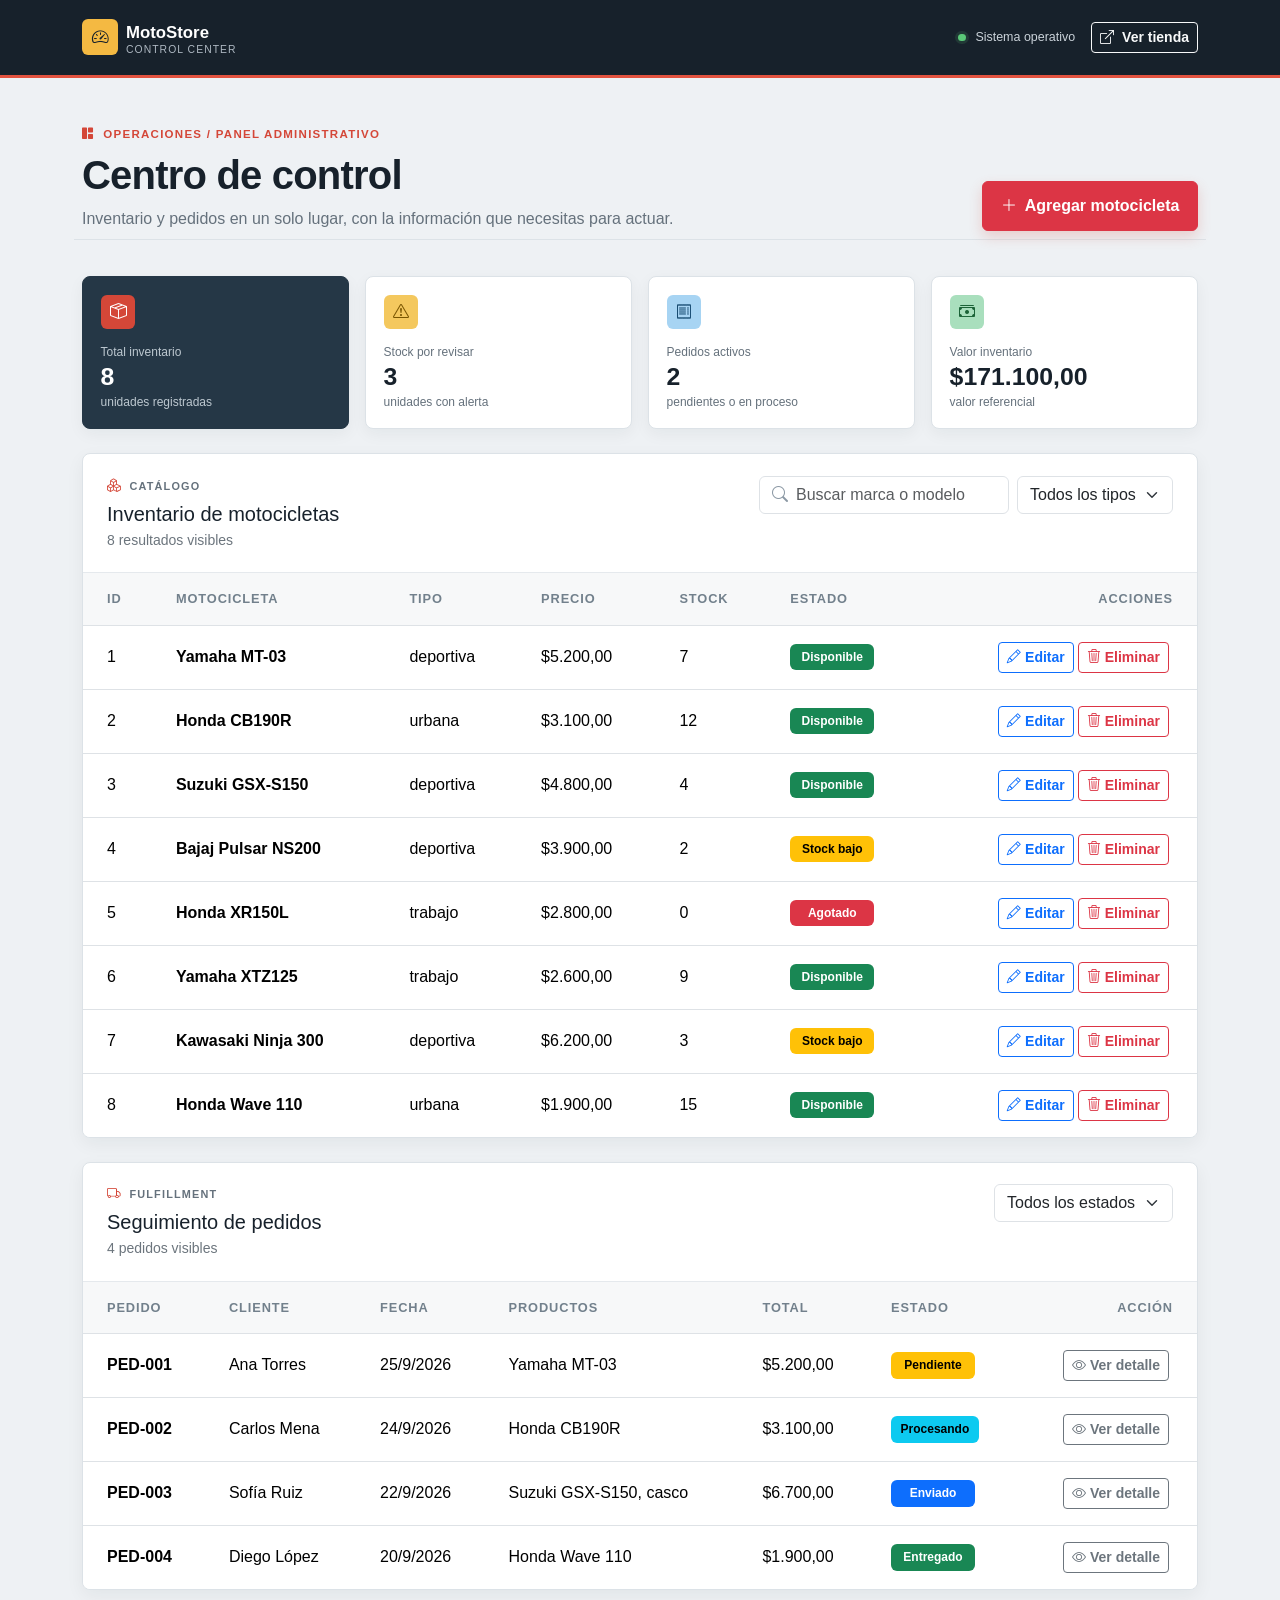
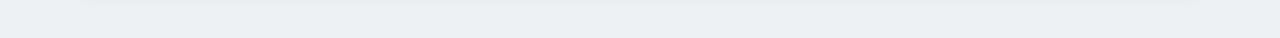
==== commit 84a16f3a: "feat(admin): agrega gestión de pedidos y mejorar dashboard agrega gestión de pedidos y mejorar dashb" ====
--- a/admin.html
+++ b/admin.html
@@ -10,41 +10,91 @@
     <link
         href="https://cdn.jsdelivr.net/npm/bootstrap@5.3.8/dist/css/bootstrap.min.css"
         rel="stylesheet">
+    <link
+        href="https://cdn.jsdelivr.net/npm/bootstrap-icons@1.11.3/font/bootstrap-icons.min.css"
+        rel="stylesheet">
     <link rel="stylesheet" href="css/styles.css">
 </head>
 
 <body class="admin-page">
-    <header>
-        <nav class="navbar navbar-expand-lg navbar-dark bg-dark">
+    <header class="admin-topbar">
+        <nav class="navbar navbar-dark">
             <div class="container">
-                <a class="navbar-brand fw-bold" href="index.html">MotoStore</a>
-                <a class="btn btn-outline-light" href="index.html">Volver a la tienda</a>
+                <a class="navbar-brand d-flex align-items-center gap-2" href="index.html">
+                    <span class="brand-mark"><i class="bi bi-speedometer2"></i></span>
+                    <span><strong>MotoStore</strong><small>Control Center</small></span>
+                </a>
+                <div class="d-flex align-items-center gap-3">
+                    <span class="admin-live-status"><span></span> Sistema operativo</span>
+                    <a class="btn btn-sm btn-outline-light" href="index.html">
+                        <i class="bi bi-box-arrow-up-right me-1"></i> Ver tienda
+                    </a>
+                </div>
             </div>
         </nav>
     </header>
 
-    <main class="container py-4 py-lg-5">
-        <div class="admin-heading d-flex flex-column flex-lg-row justify-content-between gap-3 mb-4">
+    <main class="admin-shell container py-4 py-lg-5">
+        <div class="admin-heading d-flex flex-column flex-lg-row justify-content-between gap-4 mb-4">
             <div>
-                <p class="text-uppercase text-danger fw-semibold mb-2">Administración</p>
-                <h1 class="h2 mb-2">Gestión de inventario</h1>
-                <p class="text-secondary mb-0">Consulta y actualiza las motocicletas disponibles en la tienda.</p>
-            </div>
-            <button class="btn btn-danger align-self-lg-end" id="btn-nueva-moto" type="button">
-                Agregar motocicleta
+                <p class="admin-kicker mb-2"><i class="bi bi-grid-1x2-fill me-2"></i>Operaciones / Panel administrativo</p>
+                <h1 class="display-6 mb-2">Centro de control</h1>
+                <p class="admin-heading__description mb-0">Inventario y pedidos en un solo lugar, con la información que necesitas para actuar.</p>
+            </div>
+            <button class="btn btn-danger admin-primary-action align-self-lg-end" id="btn-nueva-moto" type="button">
+                <i class="bi bi-plus-lg me-2"></i>Agregar motocicleta
             </button>
         </div>
+
+        <section class="admin-metrics row g-3 mb-4" aria-label="Resumen operativo">
+            <div class="col-6 col-xl-3">
+                <article class="metric-card metric-card--dark">
+                    <div class="metric-card__icon"><i class="bi bi-box-seam"></i></div>
+                    <p>Total inventario</p>
+                    <strong id="resumen-inventario">0</strong>
+                    <small>unidades registradas</small>
+                </article>
+            </div>
+            <div class="col-6 col-xl-3">
+                <article class="metric-card">
+                    <div class="metric-card__icon metric-card__icon--amber"><i class="bi bi-exclamation-triangle"></i></div>
+                    <p>Stock por revisar</p>
+                    <strong id="resumen-stock-bajo">0</strong>
+                    <small>unidades con alerta</small>
+                </article>
+            </div>
+            <div class="col-6 col-xl-3">
+                <article class="metric-card">
+                    <div class="metric-card__icon metric-card__icon--blue"><i class="bi bi-receipt"></i></div>
+                    <p>Pedidos activos</p>
+                    <strong id="resumen-pedidos">0</strong>
+                    <small>pendientes o en proceso</small>
+                </article>
+            </div>
+            <div class="col-6 col-xl-3">
+                <article class="metric-card">
+                    <div class="metric-card__icon metric-card__icon--green"><i class="bi bi-cash-stack"></i></div>
+                    <p>Valor inventario</p>
+                    <strong id="resumen-valor">$0</strong>
+                    <small>valor referencial</small>
+                </article>
+            </div>
+        </section>
 
         <section class="admin-panel" aria-labelledby="inventario-titulo">
             <div class="admin-panel__header d-flex flex-column flex-lg-row justify-content-between gap-3">
                 <div>
-                    <h2 class="h5 mb-1" id="inventario-titulo">Inventario</h2>
-                    <p class="text-secondary small mb-0"><span id="contador-motos">0</span> motocicletas registradas</p>
+                    <div class="admin-section-label"><i class="bi bi-boxes"></i><span>Catálogo</span></div>
+                    <h2 class="h5 mb-1" id="inventario-titulo">Inventario de motocicletas</h2>
+                    <p class="text-secondary small mb-0"><span id="contador-motos">0</span> resultados visibles</p>
                 </div>
                 <div class="admin-filters row g-2">
                     <div class="col-sm-auto">
                         <label class="visually-hidden" for="buscar-moto">Buscar motocicleta</label>
-                        <input class="form-control" id="buscar-moto" type="search" placeholder="Buscar por marca o modelo">
+                        <div class="admin-search">
+                            <i class="bi bi-search"></i>
+                            <input class="form-control" id="buscar-moto" type="search" placeholder="Buscar marca o modelo">
+                        </div>
                     </div>
                     <div class="col-sm-auto">
                         <label class="visually-hidden" for="filtro-tipo-admin">Filtrar por tipo</label>
@@ -55,7 +105,7 @@
                 </div>
             </div>
 
-            <div class="table-responsive">
+            <div class="table-responsive admin-table-wrap">
                 <table class="table admin-table align-middle mb-0">
                     <thead>
                         <tr>
@@ -76,6 +126,43 @@
                 </table>
             </div>
         </section>
+
+        <section class="admin-panel mt-4" aria-labelledby="pedidos-titulo">
+            <div class="admin-panel__header d-flex flex-column flex-lg-row justify-content-between gap-3">
+                <div>
+                    <div class="admin-section-label"><i class="bi bi-truck"></i><span>Fulfillment</span></div>
+                    <h2 class="h5 mb-1" id="pedidos-titulo">Seguimiento de pedidos</h2>
+                    <p class="text-secondary small mb-0"><span id="contador-pedidos">0</span> pedidos visibles</p>
+                </div>
+                <div class="col-sm-auto">
+                    <label class="visually-hidden" for="filtro-estado-pedido">Filtrar por estado</label>
+                    <select class="form-select" id="filtro-estado-pedido">
+                        <option value="todos">Todos los estados</option>
+                    </select>
+                </div>
+            </div>
+
+            <div class="table-responsive admin-table-wrap">
+                <table class="table admin-table align-middle mb-0">
+                    <thead>
+                        <tr>
+                            <th scope="col">Pedido</th>
+                            <th scope="col">Cliente</th>
+                            <th scope="col">Fecha</th>
+                            <th scope="col">Productos</th>
+                            <th scope="col">Total</th>
+                            <th scope="col">Estado</th>
+                            <th scope="col" class="text-end">Acción</th>
+                        </tr>
+                    </thead>
+                    <tbody id="tabla-pedidos">
+                        <tr>
+                            <td class="text-center text-secondary py-4" colspan="7">Cargando pedidos...</td>
+                        </tr>
+                    </tbody>
+                </table>
+            </div>
+        </section>
     </main>
 
     <div class="modal fade" id="modal-moto" tabindex="-1" aria-labelledby="modal-moto-titulo" aria-hidden="true">
--- a/css/styles.css
+++ b/css/styles.css
@@ -5,53 +5,614 @@
     background-color: #f5f5f5;
 }
 
-.navbar {
-    padding: 15px 0;
-}
-
-.navbar-brand {
+/* HEADER */
+
+.header-superior {
+    position: relative;
+}
+
+.hero-wrapper {
+    position: relative;
+    overflow: hidden;
+    background-color: #212529;
+}
+
+/* SLIDER HERO */
+
+.hero-slider {
+    position: absolute;
+    inset: 0;
+    z-index: 0;
+}
+
+.hero-slide {
+    position: absolute;
+    inset: 0;
+    background-size: cover;
+    background-position: center;
+    background-repeat: no-repeat;
+    opacity: 0;
+    transform: scale(1.04);
+    transition: opacity 1.2s ease, transform 6s ease;
+}
+
+.hero-slide::after {
+    content: "";
+    position: absolute;
+    inset: 0;
+    background: linear-gradient(
+        90deg,
+        rgba(0, 0, 0, 0.78) 0%,
+        rgba(0, 0, 0, 0.58) 45%,
+        rgba(0, 0, 0, 0.35) 100%
+    );
+}
+
+.hero-slide.active {
+    opacity: 1;
+    transform: scale(1);
+}
+
+.topbar,
+.menu-superior-wrap,
+.hero-principal {
+    position: relative;
+    z-index: 2;
+}
+
+/* TOPBAR */
+
+.topbar {
+    padding: 20px 0;
+}
+
+.topbar-contenido {
+    display: flex;
+    justify-content: space-between;
+    align-items: center;
+    gap: 20px;
+}
+
+.logo-superior {
+    color: white;
+    text-decoration: none;
+    font-size: 2rem;
+    font-weight: 700;
+    letter-spacing: 1px;
+}
+
+.logo-superior:hover {
+    color: white;
+}
+
+.topbar-info {
+    display: flex;
+    align-items: center;
+    gap: 30px;
+}
+
+.topbar-item {
+    color: white;
+}
+
+.topbar-label {
+    display: block;
+    color: #dc3545;
+    font-size: 0.8rem;
+    font-weight: 700;
+    text-transform: uppercase;
+    letter-spacing: 1px;
+    margin-bottom: 3px;
+}
+
+.topbar-item p {
+    margin: 0;
+    font-size: 0.95rem;
+    font-weight: 600;
+}
+
+.btn-topbar {
+    padding: 10px 22px;
+    border-radius: 30px;
+    font-weight: 600;
+    border-width: 2px;
+}
+
+/* NAVBAR */
+
+.menu-superior-wrap {
+    position: relative;
+    z-index: 10;
+}
+
+.navbar-menu {
+    background-color: #ffffff;
+    border-radius: 6px;
+    padding: 14px 24px;
+    box-shadow: 0 8px 24px rgba(0, 0, 0, 0.18);
+}
+
+.navbar-menu .navbar-brand {
     font-size: 1.5rem;
     letter-spacing: 1px;
-}
-
-.navbar-nav .nav-link {
-    margin: 0 8px;
-    transition: 0.3s;
-}
-
-.navbar-nav .nav-link:hover {
-    opacity: 0.75;
+    color: #212529;
+}
+
+.navbar-menu .navbar-nav .nav-link {
+    position: relative;
+    margin: 0 10px;
+    color: #6c757d;
+    font-weight: 600;
+    transition: color 0.3s ease, transform 0.3s ease;
+}
+
+.navbar-menu .navbar-nav .nav-link:hover {
+    color: #212529;
+    transform: translateY(-1px);
+}
+
+.navbar-menu .navbar-nav .nav-link.active {
+    color: #212529;
+}
+
+.navbar-menu .navbar-nav .nav-link::after {
+    content: "";
+    position: absolute;
+    left: 50%;
+    bottom: -14px;
+    width: 0;
+    height: 3px;
+    background-color: #dc3545;
+    transition: 0.3s ease;
+    transform: translateX(-50%);
+}
+
+.navbar-menu .navbar-nav .nav-link:hover::after,
+.navbar-menu .navbar-nav .nav-link.active::after {
+    width: 100%;
+}
+
+.navbar-toggler {
+    border: none;
+}
+
+.navbar-toggler:focus {
+    box-shadow: none;
 }
 
 .navbar .btn {
     font-weight: 600;
 }
 
+/* HERO */
+
+.hero-principal {
+    position: relative;
+    min-height: 650px;
+    display: flex;
+    align-items: center;
+    padding: 100px 0 130px;
+}
+
+.hero-contenido {
+    max-width: 700px;
+    color: white;
+}
+
+.hero-contenido h6 {
+    position: relative;
+    display: inline-block;
+    padding-left: 55px;
+    margin-bottom: 20px;
+    text-transform: uppercase;
+    letter-spacing: 2px;
+    font-size: 0.95rem;
+    color: #f8f9fa;
+}
+
+.hero-contenido h6::before {
+    content: "";
+    position: absolute;
+    left: 0;
+    top: 50%;
+    width: 40px;
+    height: 4px;
+    background-color: #dc3545;
+    transform: translateY(-50%);
+}
+
+.hero-contenido h1 {
+    font-size: 4rem;
+    font-weight: 700;
+    line-height: 1.1;
+    margin-bottom: 25px;
+}
+
+.hero-contenido p {
+    max-width: 620px;
+    margin-bottom: 30px;
+    font-size: 1.15rem;
+    color: #e9ecef;
+}
+
+.hero-botones {
+    display: flex;
+    gap: 15px;
+    flex-wrap: wrap;
+}
+
+.btn-hero-principal,
+.btn-hero-secundario {
+    padding: 14px 28px;
+    font-weight: 600;
+    border-radius: 6px;
+    transition: transform 0.3s ease, box-shadow 0.3s ease;
+}
+
+.btn-hero-principal:hover,
+.btn-hero-secundario:hover {
+    transform: translateY(-2px);
+    box-shadow: 0 8px 18px rgba(0, 0, 0, 0.20);
+}
+
+/* CURVA HERO */
+
+.hero-curva {
+    position: absolute;
+    left: 0;
+    bottom: 0;
+    width: 100%;
+    height: 90px;
+    background-color: #f5f5f5;
+    clip-path: polygon(
+        0 45%,
+        50% 100%,
+        100% 45%,
+        100% 100%,
+        0 100%
+    );
+}
+
+/* NAVBAR Y HERO MOVIL */
+
+@media (max-width: 991px) {
+    .navbar-menu {
+        padding: 12px 18px;
+    }
+
+    .navbar-menu .navbar-nav {
+        padding-top: 15px;
+    }
+
+    .navbar-menu .navbar-nav .nav-link {
+        margin: 6px 0;
+    }
+
+    .navbar-menu .navbar-nav .nav-link::after {
+        display: none;
+    }
+
+    .btn-menu {
+        width: 100%;
+        margin-top: 10px;
+    }
+
+    .hero-principal {
+        min-height: 600px;
+        padding: 90px 0 120px;
+    }
+
+    .hero-contenido h1 {
+        font-size: 3rem;
+    }
+
+    .hero-slide {
+        background-position: center;
+    }
+}
+
+@media (max-width: 768px) {
+    .hero-principal {
+        min-height: 550px;
+        text-align: center;
+        padding: 80px 0 110px;
+    }
+
+    .hero-contenido {
+        max-width: 100%;
+    }
+
+    .hero-contenido h6 {
+        padding-left: 0;
+    }
+
+    .hero-contenido h6::before {
+        display: none;
+    }
+
+    .hero-contenido h1 {
+        font-size: 2.4rem;
+    }
+
+    .hero-contenido p {
+        margin-left: auto;
+        margin-right: auto;
+        font-size: 1rem;
+    }
+
+    .hero-botones {
+        justify-content: center;
+    }
+
+    .hero-curva {
+        height: 65px;
+    }
+
+    .hero-slide::after {
+        background: rgba(0, 0, 0, 0.62);
+    }
+}
+
+@media (max-width: 576px) {
+    .hero-principal {
+        min-height: 500px;
+        padding: 65px 0 100px;
+    }
+
+    .hero-contenido h1 {
+        font-size: 2rem;
+    }
+
+    .btn-hero-principal,
+    .btn-hero-secundario {
+        width: 100%;
+    }
+}
+
+/* FOOTER */
+
+footer {
+    background-color: #212529;
+    color: white;
+}
+
+footer h5 {
+    margin-bottom: 15px;
+}
+
+footer a {
+    color: white;
+    text-decoration: none;
+}
+
+footer a:hover {
+    text-decoration: underline;
+}
+
+footer p {
+    margin-bottom: 8px;
+}
+
+/* FOOTER MOVIL */
+
+@media (max-width: 768px) {
+    footer {
+        text-align: center;
+    }
+
+    footer .col-md-4 {
+        margin-bottom: 20px;
+    }
+
+    footer ul {
+        padding-left: 0;
+    }
+}
+
+/* ADMIN */
+
 .admin-page {
     min-height: 100vh;
+    color: #17212b;
+    background: #eef1f4;
+}
+
+.admin-topbar {
+    background: #17212b;
+    border-bottom: 3px solid #e3523f;
+}
+
+.admin-topbar .navbar {
+    padding: 0.9rem 0;
+}
+
+.admin-topbar .navbar-brand {
+    font-size: 1.05rem;
+    letter-spacing: 0;
+}
+
+.admin-topbar .navbar-brand small {
+    display: block;
+    color: #aeb8c2;
+    font-size: 0.65rem;
+    font-weight: 500;
+    letter-spacing: 0.1em;
+    line-height: 1;
+    text-transform: uppercase;
+}
+
+.brand-mark {
+    display: grid;
+    width: 2.25rem;
+    height: 2.25rem;
+    color: #17212b;
+    background: #f4b942;
+    border-radius: 6px;
+    place-items: center;
+}
+
+.admin-live-status {
+    color: #cbd3da;
+    font-size: 0.78rem;
+}
+
+.admin-live-status span {
+    display: inline-block;
+    width: 0.45rem;
+    height: 0.45rem;
+    margin-right: 0.4rem;
+    background: #5ac878;
+    border-radius: 50%;
+    box-shadow: 0 0 0 3px rgba(90, 200, 120, 0.14);
 }
 
 .admin-heading h1 {
-    color: #212529;
+    color: #17212b;
+    font-weight: 700;
+    letter-spacing: -0.02em;
+}
+
+.admin-kicker,
+.admin-section-label {
+    color: #d44738;
+    font-size: 0.72rem;
+    font-weight: 700;
+    letter-spacing: 0.11em;
+    text-transform: uppercase;
+}
+
+.admin-heading__description {
+    max-width: 42rem;
+    color: #65717c;
+}
+
+.admin-primary-action {
+    padding: 0.75rem 1.1rem;
+    font-weight: 700;
+    box-shadow: 0 6px 14px rgba(211, 65, 49, 0.2);
+}
+
+.admin-metrics {
+    border-top: 1px solid #dce2e7;
+    padding-top: 1.25rem;
+}
+
+.metric-card {
+    min-height: 9rem;
+    padding: 1.1rem;
+    background: #ffffff;
+    border: 1px solid #dce2e7;
+    border-radius: 8px;
+    box-shadow: 0 5px 16px rgba(23, 33, 43, 0.05);
+}
+
+.metric-card--dark {
+    color: #ffffff;
+    background: #253746;
+    border-color: #253746;
+}
+
+.metric-card__icon {
+    display: grid;
+    width: 2.15rem;
+    height: 2.15rem;
+    margin-bottom: 0.85rem;
+    color: #ffffff;
+    background: #d44738;
+    border-radius: 6px;
+    place-items: center;
+}
+
+.metric-card__icon--amber {
+    color: #795500;
+    background: #f4c85e;
+}
+
+.metric-card__icon--blue {
+    color: #174b71;
+    background: #a7d4f3;
+}
+
+.metric-card__icon--green {
+    color: #1b6337;
+    background: #a9dfbd;
+}
+
+.metric-card p,
+.metric-card small {
+    display: block;
+    margin: 0;
+    color: #65717c;
+    font-size: 0.75rem;
+}
+
+.metric-card--dark p,
+.metric-card--dark small {
+    color: #bdc8d0;
+}
+
+.metric-card strong {
+    display: block;
+    margin: 0.15rem 0;
+    color: #17212b;
+    font-size: 1.55rem;
+    line-height: 1.1;
+}
+
+.metric-card--dark strong {
+    color: #ffffff;
 }
 
 .admin-panel {
     overflow: hidden;
     background-color: #ffffff;
-    border: 1px solid #dee2e6;
+    border: 1px solid #dce2e7;
     border-radius: 8px;
-    box-shadow: 0 0.25rem 0.75rem rgba(33, 37, 41, 0.06);
+    box-shadow: 0 6px 18px rgba(23, 33, 43, 0.055);
 }
 
 .admin-panel__header {
-    padding: 1.25rem;
-    border-bottom: 1px solid #dee2e6;
+    padding: 1.35rem 1.5rem;
+    border-bottom: 1px solid #e5e9ed;
+}
+
+.admin-section-label {
+    display: flex;
+    align-items: center;
+    gap: 0.45rem;
+    margin-bottom: 0.35rem;
+    color: #65717c;
+    font-size: 0.68rem;
+}
+
+.admin-section-label i {
+    color: #d44738;
+    font-size: 0.85rem;
+}
+
+.admin-search {
+    position: relative;
+}
+
+.admin-search i {
+    position: absolute;
+    top: 50%;
+    left: 0.8rem;
+    color: #8b98a4;
+    pointer-events: none;
+    transform: translateY(-50%);
+}
+
+.admin-search .form-control {
+    min-width: 15rem;
+    padding-left: 2.25rem;
 }
 
 .admin-table thead th {
-    color: #495057;
+    color: #72808c;
+    background: #f7f8f9;
     font-size: 0.8rem;
-    letter-spacing: 0.03em;
+    letter-spacing: 0.07em;
     text-transform: uppercase;
     white-space: nowrap;
 }
@@ -65,13 +626,84 @@
     border-bottom: 0;
 }
 
+.admin-table tbody tr {
+    transition: background-color 0.18s ease;
+}
+
+.admin-table tbody tr:hover {
+    background: #fbf7f5;
+}
+
+.admin-table td:first-child,
+.admin-table th:first-child {
+    padding-left: 1.5rem;
+}
+
+.admin-table td:last-child,
+.admin-table th:last-child {
+    padding-right: 1.5rem;
+}
+
+.admin-table .btn {
+    font-weight: 600;
+}
+
+.admin-table .badge {
+    min-width: 5.25rem;
+    padding: 0.45rem 0.6rem;
+    font-weight: 600;
+}
+
 @media (max-width: 576px) {
+    .admin-live-status {
+        display: none;
+    }
+
+    .admin-topbar .navbar-brand small {
+        font-size: 0.58rem;
+    }
+
+    .admin-heading h1 {
+        font-size: 2rem;
+    }
+
     .admin-panel__header {
         padding: 1rem;
+    }
+
+    .admin-search .form-control {
+        min-width: 0;
     }
 
     .admin-table td,
     .admin-table th {
         padding: 0.75rem;
     }
+    .admin-table td:first-child,
+    .admin-table th:first-child {
+        padding-left: 0.75rem;
+    }
+
+    .admin-table td:last-child,
+    .admin-table th:last-child {
+        padding-right: 0.75rem;
+    }
+}
+
+/* IMAGENES */
+
+.img-moto {
+    width: 100%;
+    height: 220px;
+    object-fit: contain;
+    object-position: center;
+    background-color: #ffffff;
+    padding: 10px;
+}
+
+@media (max-width: 768px) {
+    .img-moto {
+        height: 200px;
+        padding: 8px;
+    }
 }
